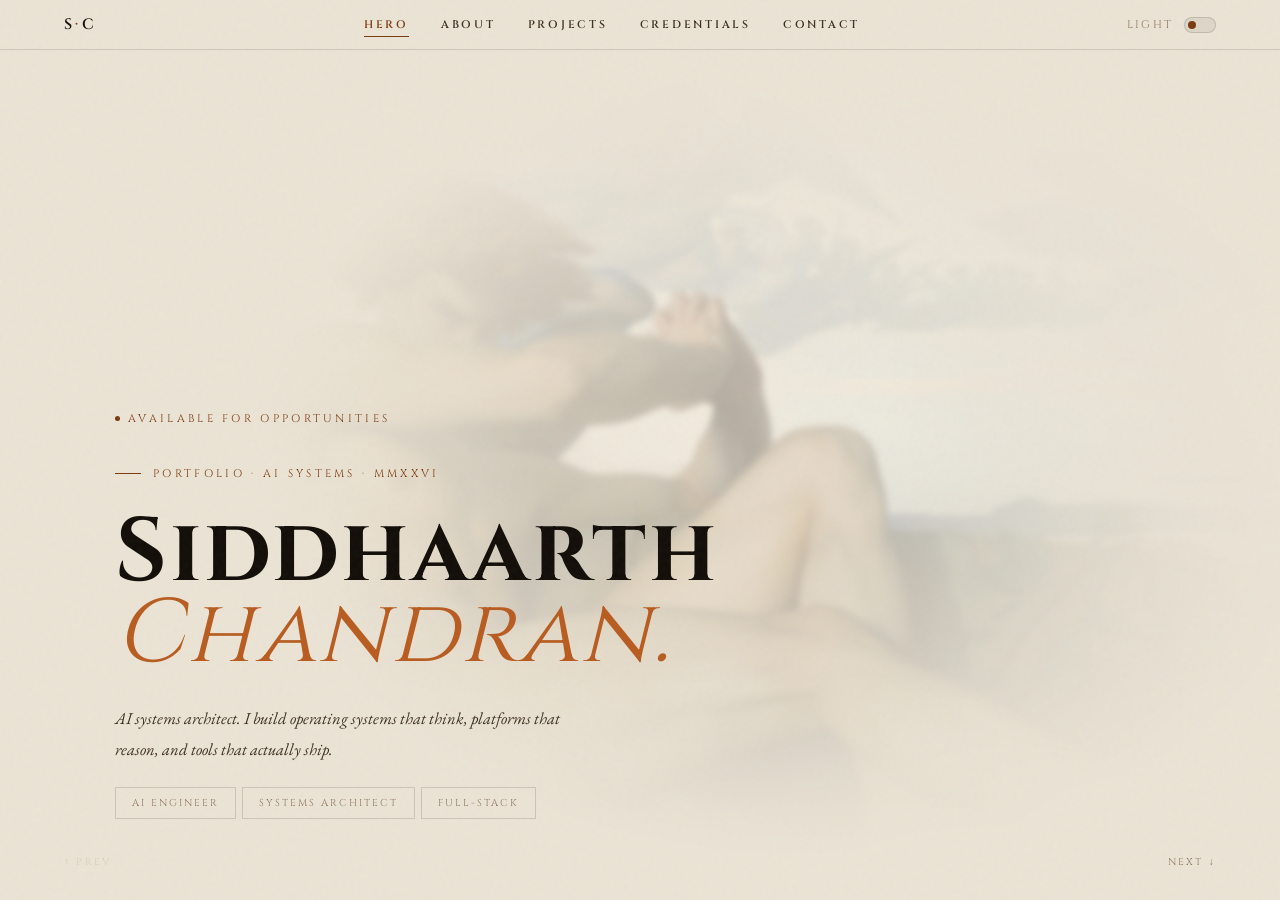
==== index.html @ 8dff0a9d "portfolio v1" ====
<!DOCTYPE html>
<html lang="en" data-mode="light">
<head>
<meta charset="UTF-8">
<meta name="viewport" content="width=device-width,initial-scale=1">
<title>Siddhaarth Chandran</title>
<link href="https://fonts.googleapis.com/css2?family=Cinzel:wght@400;600;700&family=Cormorant+Garamond:ital,wght@0,300;0,400;1,300;1,400;1,600&family=EB+Garamond:ital,wght@0,400;1,400&family=JetBrains+Mono:wght@300;400&display=swap" rel="stylesheet">
<link rel="stylesheet" href="style.css">
<link rel="stylesheet" href="https://cdn.jsdelivr.net/gh/devicons/devicon@latest/devicon.min.css">
</head>
<body>
</canvas>
<nav id="topnav">
  <div class="nbrand">S<span>·</span>C</div>
  <div class="nlinks">
    <div class="nl on">Hero</div>
    <div class="nl" onclick="goTo(2)">About</div>
    <div class="nl" onclick="goTo(8)">Projects</div>
    <div class="nl" onclick="goTo(10)">Credentials</div>
    <div class="nl" onclick="goTo(12)">Contact</div>
  </div>
  <div class="nright">
    
    <div id="tog" onclick="toggleMode()">
      <span id="tlbl">LIGHT</span>
      <div class="ttr"><div class="tth"></div></div>
    </div>
  </div>
</nav>

<div id="prog"></div>
<div class="pnbtn" id="btnprev" onclick="prev()">↑ PREV</div>
<div id="subctr"></div>
<div class="pnbtn" id="btnnext" onclick="next()">NEXT ↓</div>

<!-- OVERLAY for certs -->
<div id="ov">
  <div class="ovi">
    <div class="ovc" onclick="closeOv()">✕ CLOSE</div>
    <div class="ovn" id="ovn"></div>
    <div class="ovt" id="ovt"></div>
    <div class="ovtags" id="ovtags"></div>
    <div class="ovrule"></div>
    <div class="ovq" id="ovq"></div>
    <div class="ovd" id="ovd"></div>
    <a class="ovlnk" id="ovlnk" target="_blank">Verify ↗</a>
  </div>
</div>

<div id="stage">

<!-- ═══ S0: HERO ═══ -->
<div class="sec bot on" id="s0">
  <div class="smoke">
        <img src="images/image 1.jpg" alt=""></div>
    <div class="inner" style="max-width:860px">
    <div class="havail">Available for opportunities</div>
    <div class="slb">Portfolio · AI Systems · MMXXVI</div>
    <div class="hname">
      <span class="ln">Siddhaarth<br><em class="hem">Chandran.</em></span>
      <span class="dn">LUCIFER<br><em class="hem">// I build. You marvel.</em></span>
    </div>
    <p class="htag">AI systems architect. I build operating systems that think, platforms that reason, and tools that actually ship.</p>
    <p class="hdktag">The morning star fell so he could build what heaven would not allow.<br>Every system I make is a rebellion.</p>
    <div class="pills">
      <span class="pill">AI Engineer</span>
      <span class="pill">Systems Architect</span>
      <span class="pill">Full-Stack</span>
    </div>
  </div>
</div>

<!-- ═══ S1: ABOUT — vertical sub-scroller ═══ -->
<!-- 5 sub-pages: intro + 4 projects -->
<div class="sec" id="s1">
  <div id="s1-track">

    <!-- SUB 0: About Me -->
    <div class="subpage sub-intro" style="padding-bottom:60px">
    <div class="smoke">
      <img src="images/image 2.jpg" alt=""></div>
      <<div class="inner" style="max-width:900px;position:relative;z-index:2;padding-top:2vh">
        <div class="slb">About</div>
        <div class="ab-big">I think first.<br><em>Then I build.</em></div>
        <p class="ab-desc">AI/ML engineering student from Coimbatore, India. I don't prototype — I build things I'd actually run, maintain, and trust in production. That means real architecture decisions, real failure handling, real persistence. Not a demo. A system.</p>
        <p class="ab-desc" style="margin-top:0.8rem">The way I approach a problem: understand the domain cold before writing the first line. I've gone deep into LLM orchestration, database engineering, voice systems, browser automation, and full-stack development — not to check boxes, but because you can't architect something you don't fully understand.</p>
        <p class="ab-desc" style="margin-top:0.8rem">I hold myself to a single standard — does it still work when things go wrong? Good systems don't just handle the happy path. They degrade gracefully, recover cleanly, and don't need babysitting.</p>
        <p class="ab-desc" style="margin-top:1.4rem;font-style:italic;color:var(--accent)">That thinking shows up in every system I've built. Here's what that looks like in practice.</p>
      </div>
    </div>

    <!-- SUB 1: Projects Intro with gold flip stats -->
    <div class="subpage sub-intro">
    <div class="smoke">
      <img src="images/image 3.jpg" alt=""></div>
      <div class="inner" style="max-width:900px;position:relative;z-index:2">
        <div class="slb">The Work</div>
        <div class="ab-big">Four systems.<br><em>Built from scratch.</em></div>
        <p class="ab-desc">Each one built start-to-finish on my own. <strong>DIABLO</strong> — a local AI OS with voice, vision, and browser control. <strong>Market Intelligence Terminal</strong> — 3.7M+ rows of financial data, queryable in plain English. <strong>AI Career Copilot</strong> — resume scoring backed by your actual GitHub. <strong>AI Code Intelligence</strong> — codebase reasoning and dependency mapping.</p>
        <div class="flip-stats">
          <div class="flip-stat">
            <div class="flip-card"><div class="flip-num">7+</div></div>
            <div class="flip-label">Systems Built</div>
          </div>
          <div class="flip-stat">
            <div class="flip-card"><div class="flip-num">55+</div></div>
            <div class="flip-label">Tools Engineered</div>
          </div>
          <div class="flip-stat">
            <div class="flip-card"><div class="flip-num">14</div></div>
            <div class="flip-label">Arch Layers</div>
          </div>
          <div class="flip-stat">
            <div class="flip-card"><div class="flip-num">3.7M+</div></div>
            <div class="flip-label">Data Rows</div>
          </div>
        </div>
        <div class="trow" style="margin-top:1.8rem">
          <span class="ttag">Python</span><span class="ttag">FastAPI</span><span class="ttag">Groq LLM</span><span class="ttag">Playwright</span><span class="ttag">PostgreSQL</span><span class="ttag">Next.js</span><span class="ttag">ChromaDB</span><span class="ttag">Whisper</span><span class="ttag">TimescaleDB</span><span class="ttag">NetworkX</span><span class="ttag">SQLite</span><span class="ttag">Edge TTS</span>
        </div>
      </div>
    </div>

    <!-- SUB 1: DIABLO -->
    <div class="subpage sub-proj">
      <div class="smoke">
              <img src="images/image 3.jpg" alt=""></div>
        <div class="sp-num">I</div>
      <div class="sp-left" style="position:relative;z-index:2">
        <div class="sp-label">Project I</div>
        <div class="sp-title">DIABLO</div>
        <div class="sp-tags">
          <span class="sptag">AI OS</span><span class="sptag">Python</span><span class="sptag">Groq LLM</span>
          <span class="sptag">Playwright</span><span class="sptag">Whisper STT</span>
          <span class="sptag">Edge TTS</span><span class="sptag">SQLite</span>
        </div>
        <a class="sp-link dim" href="#">GitHub — Coming Soon</a>
        <div class="demo-frame">
          <div class="demo-corner tl"></div><div class="demo-corner tr"></div>
          <div class="demo-corner bl"></div><div class="demo-corner br"></div>
          <div class="demo-ornament top"></div><div class="demo-ornament bottom"></div>
          <img class="demo-gif" src="images/demo-diablo.gif" alt="DIABLO demo" onclick="openLightbox(\'images/demo-diablo.gif\', \'DIABLO demo\')" style="cursor:zoom-in">
        </div>
        <div class="demo-label">Live Demo · DIABLO</div>
      </div>
      <div class="sp-right" style="position:relative;z-index:2">
        <div class="sp-quote">"Wakes on command. Works without rest."</div>
        <p class="sp-desc">Built entirely from scratch as a local AI operating system. <strong>Fourteen layers, 55+ tools across 9 namespaces</strong> — wake word detection via "Hey DIABLO", screen vision through llama-4-scout, full voice I/O with Edge TTS, Playwright browser automation with a persistent Chrome profile, SQLite memory across sessions, smart VAD with silence detection, a daily rate limiter, and self-correction when a tool call fails.<br><br>Nothing calls out to a cloud API unless you point it somewhere. It runs on the machine and stays on the machine.</p>
      </div>
    </div>

    <!-- SUB 2: Market Intelligence Terminal -->
    <div class="subpage sub-proj">
      <div class="smoke">
        <img src="images/image 1.jpg" alt=""></div>
        <div class="sp-num">II</div>
      <div class="sp-left" style="position:relative;z-index:2">
        <div class="sp-label">Project II</div>
        <div class="sp-title">Market Intelligence Terminal</div>
        <div class="sp-tags">
          <span class="sptag">FinTech</span><span class="sptag">FastAPI</span>
          <span class="sptag">TimescaleDB</span><span class="sptag">PostgreSQL</span>
          <span class="sptag">Next.js 14</span><span class="sptag">Groq</span>
        </div>
        <a class="sp-link" href="https://github.com/Siddhhhh/Market_Intelligence" target="_blank">View on GitHub ↗</a>
        <div class="demo-frame">
          <div class="demo-corner tl"></div><div class="demo-corner tr"></div>
          <div class="demo-corner bl"></div><div class="demo-corner br"></div>
          <div class="demo-ornament top"></div><div class="demo-ornament bottom"></div>
          <img class="demo-gif" src="images/demo-market.gif" alt="Market Intelligence Terminal demo" onclick="openLightbox('images/demo-market.gif','Market Intelligence')" style="cursor:zoom-in">
        </div>
        <div class="demo-label">Live Demo · Market Intelligence Terminal</div>
      </div>
      <div class="sp-right" style="position:relative;z-index:2">
        <div class="sp-quote">"3.7 million rows. One question. Instant answer."</div>
        <p class="sp-desc">Full-stack financial platform with <strong>3.7M+ rows</strong> of S&amp;P 500, crypto, and macro data in TimescaleDB. Ask a question in plain English — Groq handles the translation, and the precomputed indicator pipelines return a real answer in under a second.<br><br>Dark theme. Deployed through Cloudflare Tunnel. SQLAlchemy ORM. The slow path was precomputed before you asked, which is why the fast path is actually fast.</p>
      </div>
    </div>

    <!-- SUB 3: AI Career Copilot -->
    <div class="subpage sub-proj">
      <div class="smoke">
        <img src="images/image 2.jpg" alt=""></div>
        <div class="sp-num">III</div>
      <div class="sp-left" style="position:relative;z-index:2">
        <div class="sp-label">Project III</div>
        <div class="sp-title">AI Career Copilot</div>
        <div class="sp-tags">
          <span class="sptag">AI</span><span class="sptag">NLP</span>
          <span class="sptag">Groq</span><span class="sptag">Streamlit</span>
          <span class="sptag">DistilBERT</span>
        </div>
        <a class="sp-link" href="https://github.com/Siddhhhh/ai-resume-matcher" target="_blank">View on GitHub ↗</a>
        <div class="demo-frame">
          <div class="demo-corner tl"></div><div class="demo-corner tr"></div>
          <div class="demo-corner bl"></div><div class="demo-corner br"></div>
          <div class="demo-ornament top"></div><div class="demo-ornament bottom"></div>
          <img class="demo-gif" src="images/demo-copilot.gif" alt="AI Career Copilot demo" onclick="openLightbox('images/demo-copilot.gif','Career Copilot')" style="cursor:zoom-in">
        </div>
          <div class="demo-label">Live Demo · AI Career Copilot</div>
      </div>
      <div class="sp-right" style="position:relative;z-index:2">
        <div class="sp-quote">"Understands your resume like a senior recruiter."</div>
        <p class="sp-desc">Scores resumes across <strong>four weighted dimensions</strong> — Skills (35%), Experience (30%), Keywords (20%), Education (15%). Cross-checks resume claims against your actual GitHub repos and generates role-specific interview prep with full STAR guidance.<br><br>Coding challenge engine across 6 languages with AI code review. Multi-resume ranking for recruiters. Groq API key rotation keeps throughput steady. The weighting exists because not everything on a resume matters equally.</p>
      </div>
    </div>

    <!-- SUB 4: AI Code Intelligence -->
    <div class="subpage sub-proj">
      <div class="smoke">
        <img src="images/image 3.jpg" alt=""></div>
        <div class="sp-num">IV</div>
      <div class="sp-left" style="position:relative;z-index:2">
        <div class="sp-label">Project IV</div>
        <div class="sp-title">AI Code Intelligence Engine</div>
        <div class="sp-tags">
          <span class="sptag">RAG</span><span class="sptag">ChromaDB</span>
          <span class="sptag">NetworkX</span><span class="sptag">Ollama</span>
          <span class="sptag">FastAPI</span><span class="sptag">React Flow</span>
        </div>
        <a class="sp-link" href="https://github.com/Siddhhhh/ai-code-intelligence" target="_blank">View on GitHub ↗</a>
        <div class="demo-frame">
          <div class="demo-corner tl"></div><div class="demo-corner tr"></div>
          <div class="demo-corner bl"></div><div class="demo-corner br"></div>
          <div class="demo-ornament top"></div><div class="demo-ornament bottom"></div>
          <img class="demo-gif" src="images/demo-code.gif" alt="AI Code Intelligence demo" onclick="openLightbox('images/demo-code.gif','Code Intelligence')" style="cursor:zoom-in">
        </div>
        <div class="demo-label">Live Demo · AI Code Intelligence</div>
      </div>
      <div class="sp-right" style="position:relative;z-index:2">
        <div class="sp-quote">"Reasons about code like a senior engineer would."</div>
        <p class="sp-desc"><strong>12-stage analysis pipeline for entire codebases.</strong> Semantic search using SentenceTransformers + ChromaDB. Dependency graphs via NetworkX — see exactly how every file connects to the rest. Natural language Q&amp;A over code, answered locally through Ollama/Llama3.<br><br>React Flow visualisations. Fully local inference — no external API calls. CUDA-disabled for RAM-constrained environments. Ask it what a function does, where a module is used, or how two files relate — it answers from the code itself.</p>
      </div>
    </div>

  </div><!-- /s1-track -->
</div><!-- /s1 -->

<!-- ═══ S5: PROJECTS LIST ═══ -->
<div class="sec" id="s5">
  <div class="smoke">
    <img src="images/image 1.jpg" alt=""></div>
    <div class="inner" style="max-width:860px;position:relative;z-index:2">
    <div class="slb">Work</div>
    <div class="ph">
      <div class="ptit">Selected <em>Projects</em></div>
      <div class="pcnt">IV systems</div>
    </div>
    <div class="prow" onclick="goTo(3)"><div class="pnum">I</div><div class="pnfo"><div class="pnm">DIABLO — Local AI Operating System</div><div class="ptags2"><span class="ptag2">AI OS</span><span class="ptag2">Python</span><span class="ptag2">Groq</span><span class="ptag2">Playwright</span><span class="ptag2">Whisper</span></div></div><span class="par">↗</span></div>
    <div class="prow" onclick="goTo(4)"><div class="pnum">II</div><div class="pnfo"><div class="pnm">Market Intelligence Terminal</div><div class="ptags2"><span class="ptag2">FinTech</span><span class="ptag2">FastAPI</span><span class="ptag2">TimescaleDB</span><span class="ptag2">Next.js</span></div></div><span class="par">↗</span></div>
    <div class="prow" onclick="goTo(5)"><div class="pnum">III</div><div class="pnfo"><div class="pnm">AI Career Copilot</div><div class="ptags2"><span class="ptag2">AI</span><span class="ptag2">NLP</span><span class="ptag2">Groq</span><span class="ptag2">Streamlit</span></div></div><span class="par">↗</span></div>
    <div class="prow" onclick="goTo(6)"><div class="pnum">IV</div><div class="pnfo"><div class="pnm">AI Code Intelligence Engine</div><div class="ptags2"><span class="ptag2">RAG</span><span class="ptag2">ChromaDB</span><span class="ptag2">NetworkX</span><span class="ptag2">Ollama</span></div></div><span class="par">↗</span></div>
  </div>
</div>

<!-- ═══ S6: CREDENTIALS ═══ -->
<div class="sec" id="s6">
  <div class="smoke">
    <img src="images/image 3.jpg" alt=""></div>
  <div class="inner cg" style="position:relative;z-index:2">
    <div>
      <div class="slb">Credentials</div>
      <h2 class="ch">Proof of<br><em>the work.</em></h2>
      <div class="pub" onclick="openCert(3)">
        <div class="pub-t">Study on Quantum Computing</div>
        <div class="pub-j">International Journal of Innovative Research in Science, Engineering &amp; Technology</div>
        <div class="pub-m">IJIRSET · Vol. 13, Issue 11 · November 2024</div>
      </div>
      <div style="font-family:'Cinzel',serif;font-size:8px;letter-spacing:.3em;color:var(--accent);text-transform:uppercase;margin:1.4rem 0 .5rem;display:flex;align-items:center;gap:10px"><span style="display:inline-block;width:20px;height:1px;background:var(--accent)"></span>Certifications</div>
      <div class="certs">
        <div class="cert" onclick="openCert(0)"><div class="cnum">I</div><div><div class="cname">Google Data Analytics Professional Certificate</div><div class="cby">Coursera · Google · 8 Courses</div><div class="cdate">Dec 12, 2024</div></div></div>
        <div class="cert" onclick="openCert(1)"><div class="cnum">II</div><div><div class="cname">Databases &amp; SQL for Data Science <span style="font-family:'Cinzel',serif;font-size:6px;letter-spacing:.2em;color:var(--accent);margin-left:4px">WITH HONORS</span></div><div class="cby">IBM · Coursera</div><div class="cdate">Dec 25, 2024</div></div></div>
        <div class="cert" onclick="openCert(2)"><div class="cnum">III</div><div><div class="cname">Oracle AI Autonomous Database 2025 Certified Professional</div><div class="cby">Oracle University · OCP</div><div class="cdate">Jun 24, 2025 · Valid to 2027</div></div></div>
      </div>
    </div>
    <div>
      <div class="slb">Distinctions</div>
      <div class="ach-list">
        <div class="ach">Great Art Fest — National level drawing competition participant</div>
        <div class="ach">College coding contests — consistent placements</div>
        <div class="ach">Logo &amp; menu design — Adobe Illustrator</div>
        <div class="ach">Tamil · English · Malayalam · Hindi</div>
      </div>
      <div class="nb">
        <div class="nb-l">Currently building</div>
        <div class="nb-t">DIABLO — a local AI OS that wakes on voice command, sees your screen, controls your browser, and remembers everything. Not a demo. A real system.</div>
      </div>
      <div class="nb" style="margin-top:1rem">
        <div class="nb-l">Next build</div>
        <div class="nb-t">FinPilot — an autonomous financial research agent. Give it a ticker, it reasons across filings, news, and macro data and returns a structured investment thesis. No dashboards. Just answers.</div>
      </div>
      <div class="nb" style="margin-top:1rem">
        <div class="nb-l">Theory</div>
        <div class="nb-t">Fully autonomous agent framework — multi-step task execution with memory, tool use, and self-correction. The goal is an agent that can own a workflow end to end without being babysat.</div>
      </div>
    </div>
  </div>
</div>

<div class="sec" id="s7" style="align-items:center;justify-content:center;flex-direction:column">
<div class="smoke">
    <img src="images/image 1.jpg" alt=""></div>
  <div style="width:100%;max-width:860px;position:relative;z-index:2;text-align:center">
    <div class="slb" style="justify-content:center">Contact</div>
    <div class="cbig" style="text-align:center">Let's<br><em>build something.</em></div>
    <div class="crow">
      <div class="ci" onclick="window.open('mailto:siddhuc2005@gmail.com')"><div class="cl">Email</div><div class="cv"><a href="/cdn-cgi/l/email-protection" class="__cf_email__" data-cfemail="82f1ebe6e6eaf7e1b0b2b2b7c2e5efe3ebeeace1edef">[email&#160;protected]</a></div></div>    <div class="ci" onclick="window.open('tel:+919345859385')"><div class="cl">Phone</div><div class="cv">+91 9345859385</div></div>
      <div class="ci" onclick="window.open('https://www.linkedin.com/in/siddhaarth-chandran','_blank')"><div class="cl">LinkedIn</div><div class="cv">siddhaarth-chandran</div></div>
      <div class="ci" onclick="window.open('https://github.com/Siddhhhh','_blank')"><div class="cl">GitHub</div><div class="cv">github.com/Siddhhhh</div></div>
    </div>
    <div class="cfoot" style="max-width:860px;width:100%;text-align:left">
      <span class="cfl" id="fname">© MMXXVI · Siddhaarth Chandran</span>
      <span class="cfr" id="fbuilt">Designed &amp; built from nothing</span>
    </div>
  </div>
</div>


<!-- ═══ QUOTE PAGES ═══ -->
<div class="qpage" id="qp0">
  <div class="smoke">
    <img src="https://images.unsplash.com/photo-1500530855697-b586d89ba3ee">
  </div>

  <div style="position:relative;z-index:2;text-align:center">
    <div class="qp-ref">Milton · Paradise Lost · Book I · 1667</div>
    <div class="qp-text">"Better to reign in hell,<br>than serve in heav'n."</div>
    <div class="qp-attr qp-author">— John Milton</div>
  </div>
</div>





<div class="sec" id="il1">
  <div class="smoke">
    <img src="images/fallen-angel.png" alt="">
  </div>

  <!-- STATE 0: Quote + Image -->
  <div class="il1-quote" id="il1-quote">
    <div class="il1-center-img">
      <img src="images/smoke.png" alt="The Fallen Angel">
    </div>
    <div class="il1-body">
      <div class="ilude-ref">Precision above <strong>perception</strong></div>
      <div class="ilude-q">"The world isn't ruled by luck or light — it's shaped by those who <strong>take control</strong>."</div>
      <div class="ilude-attr">— Friedrich Retzsch · The Chess Players · c.1831</div>
      <div class="il1-hint">
        <span class="il1-hint-dot"></span>
        <span class="il1-hint-text">Scroll to explore the stack</span>
      </div>
    </div>
  </div>

  <!-- STATE 1: Tech Stack Grid -->
  <div class="il1-tech" id="il1-tech">
    <div class="il1-tech-header">
      <div class="slb">The Arsenal</div>
      <div class="il1-tech-title">Tools I build with.<br><em>And why.</em></div>
    </div>
    <div class="il1-grid">

      <div class="il1-cat">
        <div class="il1-cat-label">AI · LLM</div>
        <div class="il1-card" onclick="toggleTech(this)">
          <div class="il1-card-top"><i class="il1-icon devicon-python-plain" style="color:#C8961E"></i><span class="il1-name">Groq API</span></div>
          <div class="il1-card-detail">
            <div class="il1-why"><span>Why</span> Fastest LLM inference. Used across DIABLO, Career Copilot, and Market Terminal.</div>
            <div class="il1-trade"><span>Tradeoff</span> Rate limits at scale. Key rotation needed for heavy use.</div>
          </div>
        </div>
        <div class="il1-card" onclick="toggleTech(this)">
          <div class="il1-card-top"><i class="il1-icon devicon-python-plain" style="color:#3776AB"></i><span class="il1-name">Whisper STT</span></div>
          <div class="il1-card-detail">
            <div class="il1-why"><span>Why</span> Open-source speech-to-text. Runs locally. Powers DIABLO's voice input.</div>
            <div class="il1-trade"><span>Tradeoff</span> RAM-heavy. Needs silence detection to avoid wasted inference.</div>
          </div>
        </div>
        <div class="il1-card" onclick="toggleTech(this)">
          <div class="il1-card-top"><i class="il1-icon devicon-azure-plain" style="color:#0089D6"></i><span class="il1-name">Edge TTS</span></div>
          <div class="il1-card-detail">
            <div class="il1-why"><span>Why</span> Natural voice output, free, no key needed. DIABLO's spoken replies.</div>
            <div class="il1-trade"><span>Tradeoff</span> Needs internet. Not fully offline.</div>
          </div>
        </div>
      </div>

      <div class="il1-cat">
        <div class="il1-cat-label">Database</div>
        <div class="il1-card" onclick="toggleTech(this)">
          <div class="il1-card-top"><i class="il1-icon devicon-postgresql-plain" style="color:#336791"></i><span class="il1-name">PostgreSQL</span></div>
          <div class="il1-card-detail">
            <div class="il1-why"><span>Why</span> Production-grade relational DB. Powers Market Intelligence Terminal.</div>
            <div class="il1-trade"><span>Tradeoff</span> Needs a running server. Overkill for small projects.</div>
          </div>
        </div>
        <div class="il1-card" onclick="toggleTech(this)">
          <div class="il1-card-top"><i class="il1-icon devicon-sqlite-plain" style="color:#003B57"></i><span class="il1-name">SQLite</span></div>
          <div class="il1-card-detail">
            <div class="il1-why"><span>Why</span> Zero setup, file-based. DIABLO's persistent memory lives here.</div>
            <div class="il1-trade"><span>Tradeoff</span> Not great for concurrent writes or large-scale production.</div>
          </div>
        </div>
        <div class="il1-card" onclick="toggleTech(this)">
          <div class="il1-card-top"><i class="il1-icon devicon-python-plain" style="color:#7C3AED"></i><span class="il1-name">ChromaDB</span></div>
          <div class="il1-card-detail">
            <div class="il1-why"><span>Why</span> Vector DB for semantic search. Backbone of Code Intelligence RAG.</div>
            <div class="il1-trade"><span>Tradeoff</span> In-memory by default. Persistence needs explicit setup.</div>
          </div>
        </div>
      </div>

      <div class="il1-cat">
        <div class="il1-cat-label">Backend</div>
        <div class="il1-card" onclick="toggleTech(this)">
          <div class="il1-card-top"><i class="il1-icon devicon-python-plain" style="color:#3776AB"></i><span class="il1-name">Python</span></div>
          <div class="il1-card-detail">
            <div class="il1-why"><span>Why</span> Primary language. Best ecosystem for AI, automation, and data engineering.</div>
            <div class="il1-trade"><span>Tradeoff</span> Slower than compiled languages. GIL limits true multithreading.</div>
          </div>
        </div>
        <div class="il1-card" onclick="toggleTech(this)">
          <div class="il1-card-top"><i class="il1-icon devicon-fastapi-plain" style="color:#009688"></i><span class="il1-name">FastAPI</span></div>
          <div class="il1-card-detail">
            <div class="il1-why"><span>Why</span> Fast async Python API framework. Backend for all 4 projects.</div>
            <div class="il1-trade"><span>Tradeoff</span> Less structured than Django. You define the architecture yourself.</div>
          </div>
        </div>
        <div class="il1-card" onclick="toggleTech(this)">
          <div class="il1-card-top"><i class="il1-icon devicon-playwright-plain" style="color:#2EAD33"></i><span class="il1-name">Playwright</span></div>
          <div class="il1-card-detail">
            <div class="il1-why"><span>Why</span> Full browser automation with persistent Chrome profile. DIABLO's browser control.</div>
            <div class="il1-trade"><span>Tradeoff</span> Heavy. Needs a browser process running in background.</div>
          </div>
        </div>
      </div>

      <div class="il1-cat">
        <div class="il1-cat-label">Frontend</div>
        <div class="il1-card" onclick="toggleTech(this)">
          <div class="il1-card-top"><i class="il1-icon devicon-nextjs-plain" style="color:#000000"></i><span class="il1-name">Next.js 14</span></div>
          <div class="il1-card-detail">
            <div class="il1-why"><span>Why</span> React framework with routing and API routes built in. Career Copilot and Market Terminal.</div>
            <div class="il1-trade"><span>Tradeoff</span> More overhead than plain React for simple UIs.</div>
          </div>
        </div>
        <div class="il1-card" onclick="toggleTech(this)">
          <div class="il1-card-top"><i class="il1-icon devicon-react-original" style="color:#61DAFB"></i><span class="il1-name">React</span></div>
          <div class="il1-card-detail">
            <div class="il1-why"><span>Why</span> Component-based UI. Used across all frontend projects.</div>
            <div class="il1-trade"><span>Tradeoff</span> State management can get complex at scale.</div>
          </div>
        </div>
        <div class="il1-card" onclick="toggleTech(this)">
          <div class="il1-card-top"><i class="il1-icon devicon-tailwindcss-plain" style="color:#06B6D4"></i><span class="il1-name">Tailwind CSS</span></div>
          <div class="il1-card-detail">
            <div class="il1-why"><span>Why</span> Utility-first CSS. Fast to build with, consistent design out of the box.</div>
            <div class="il1-trade"><span>Tradeoff</span> HTML gets verbose. Custom designs need extra config.</div>
          </div>
        </div>
      </div>

    </div>
    <div class="il1-skip" onclick="next()">Skip · Continue ↓</div>
  </div>

</div>

<div class="sec" id="il2">
  <div class="smoke">
    <img src="images/fallen-angel.png" alt="">
  </div>
  <div class="il1-quote" style="flex-direction:column;align-items:center;justify-content:center;text-align:center;gap:2rem">
  <div style="line-height:0;border:1px solid rgba(180,130,40,.3);box-shadow:0 0 60px rgba(0,0,0,.4);display:inline-block">
  <img src="images/image 3.jpg" alt="The Chess Players" style="width:clamp(300px,40vw,560px);height:auto;display:block">
</div>
    <div class="il1-body" style="max-width:640px;text-align:center">
      <div class="ilude-ref">Thus Spoke Zarathustra</div>
      <div class="ilude-q">"He who has a <strong>why</strong> to live can bear almost any <strong>how</strong>."</div>
      <div class="ilude-attr">— Friedrich Nietzsche</div>
    </div>
  </div>
</div>

<div class="sec" id="il3">
  <div class="smoke">
    <img src="images/fallen-angel.png" alt="">
  </div>
  <div class="il3-center">
    <div class="il3-line1">If you're still scrolling,</div>
    <div class="il3-line2">you're looking for something real.</div>
  </div>
</div>

</div><!-- /stage -->

<script src="script.js"></script>

<!-- ═══ GIF LIGHTBOX ═══ -->
<div id="gif-lightbox" onclick="closeLightbox()">
  <div class="lb-inner">
    <div class="lb-close" onclick="closeLightbox()">✕ CLOSE</div>
    <img id="lb-img" src="" alt="">
    <div id="lb-label" class="lb-label"></div>
  </div>
</div>

<script>
function openLightbox(src, label){
  var lb = document.getElementById('gif-lightbox');
  var img = document.getElementById('lb-img');
  var lbl = document.getElementById('lb-label');
  img.src = src;
  lbl.textContent = label;
  lb.classList.add('on');
  document.body.style.overflow = 'hidden';
}
function closeLightbox(){
  var lb = document.getElementById('gif-lightbox');
  lb.classList.remove('on');
  document.getElementById('lb-img').src = '';
  document.body.style.overflow = '';
}
document.addEventListener('keydown', function(e){
  if(e.key === 'Escape') closeLightbox();
});
</script>
</body>
</html>
---- style.css ----
*{margin:0;padding:0;box-sizing:border-box}
html,body{height:100%;overflow:hidden;-webkit-font-smoothing:antialiased}
body{font-family:'EB Garamond',Georgia,serif;background:var(--bg);color:var(--text);transition:background .3s,color .3s}

[data-mode="light"]{
  --bg:#EBE4D5;--text:#120D08;--text2:#3E3020;--text3:#907560;
  --accent:#7B3A10;--accent2:#B85C20;
  --line:rgba(18,13,8,.14);--line2:rgba(18,13,8,.07);
  --tag-bg:rgba(18,13,8,.06);--tag-c:#5A4030;
  --card:rgba(235,228,213,.97);
  --smoke-op:.30;--smoke-blend:multiply;
}
[data-mode="dark"]{
  --bg:#060408;--text:#EBE0D0;--text2:#C8A888;--text3:#7A5840;
  --accent:#CC1111;--accent2:#FF5540;
  --line:rgba(220,140,100,.18);--line2:rgba(220,140,100,.09);
  --tag-bg:rgba(160,40,20,.14);--tag-c:#D0A080;
  --card:rgba(8,3,3,.98);
  --smoke-op:.25;--smoke-blend:normal;
}

/* ── QUOTE PAGES ── */
.qpage{
  position:absolute;inset:0;
  display:flex;flex-direction:column;
  align-items:center;justify-content:center;
  padding:0 12vw;text-align:center;
  opacity:0;pointer-events:none;will-change:transform,opacity;
  background:var(--bg);
}
.qpage.on{opacity:1;pointer-events:all}
[data-mode="dark"] .qpage{
  background:radial-gradient(ellipse 80% 80% at 50% 50%,#0E0608 0%,#060408 100%);
}
.qp-ref{font-family:'Cinzel',serif;font-size:15px;letter-spacing:.30em;
  color:var(--accent);text-transform:uppercase;margin-bottom:2rem;
  transition:color .25s}
.qp-text{
  font-family:'Cormorant Garamond',serif;
  font-size:clamp(26px,4.2vw,64px);
  font-style:italic;font-weight:300;
  color:var(--text);line-height:1.4;
  max-width:820px;
  transition:color .25s;
}
[data-mode="dark"] .qp-text{
  color:#F0DEB8;
  text-shadow:0 0 40px rgba(220,140,60,.4),0 0 90px rgba(160,80,20,.2);
}
[data-mode="light"] .qp-text{
  color:#2A1E10;
}
.qp-attr{font-family:'Cinzel',serif;font-size:11px;letter-spacing:.22em;
  color:var(--accent);margin-top:2.5rem;transition:color .25s}
.qp-hint{font-family:'Cinzel',serif;font-size:7.5px;letter-spacing:.3em;
  color:var(--text3);margin-top:4rem;text-transform:uppercase;
  animation:hintPulse 2s infinite;transition:color .25s}
@keyframes hintPulse{0%,100%{opacity:.4}50%{opacity:1}}
.qpage .smoke{position:absolute;inset:-5%;pointer-events:none;z-index:0;
  opacity:var(--smoke-op);mix-blend-mode:var(--smoke-blend);
  filter:blur(3px) saturate(0.85);transition:opacity .25s}
.smoke img{width:100%;height:100%;object-fit:cover;max-height:100%}

/* grain */
body::before{content:'';position:fixed;inset:0;pointer-events:none;z-index:9000;opacity:.04;
  background-image:url("data:image/svg+xml,%3Csvg viewBox='0 0 200 200' xmlns='http://www.w3.org/2000/svg'%3E%3Cfilter id='n'%3E%3CfeTurbulence type='fractalNoise' baseFrequency='0.9' numOctaves='4' stitchTiles='stitch'/%3E%3C/filter%3E%3Crect width='100%25' height='100%25' filter='url(%23n)'/%3E%3C/svg%3E")}

/* ── TOP NAV ── */
#topnav{
  position:fixed;top:0;left:0;right:0;height:50px;z-index:1000;
  display:flex;align-items:center;justify-content:space-between;
  padding:0 5vw;border-bottom:1px solid var(--line);
  background:var(--bg);transition:background .25s,border-color .25s;
}
[data-mode="dark"] #topnav{background:rgba(6,4,8,.96);backdrop-filter:blur(10px)}
.nbrand{font-family:'Cinzel',serif;font-size:15px;letter-spacing:.22em;color:var(--text);font-weight:600;transition:color .25s}
.nbrand span{color:var(--accent)}
.nlinks{display:flex;gap:2rem}
.nl{font-family:'Cinzel',serif;font-size:11px;letter-spacing:.25em;color:var(--text2);font-weight:600;
  cursor:pointer;text-transform:uppercase;transition:color .3s;
  padding:4px 0;border-bottom:1px solid transparent}
.nl:hover{color:var(--accent)}
.nl.on{color:var(--accent);border-bottom-color:var(--accent)}
.nright{display:flex;align-items:center;gap:1.5rem}
#tog{display:flex;align-items:center;gap:11px;cursor:pointer;
  font-family:'Cinzel',serif;font-size:11px;letter-spacing:.2em;color:var(--text3);transition:color .25s}
#tog:hover{color:var(--text)}
.ttr{width:32px;height:16px;border:1px solid var(--line);border-radius:20px;
  position:relative;background:var(--tag-bg);transition:all .25s}
.tth{position:absolute;top:3px;left:3px;width:8px;height:8px;border-radius:50%;
  background:var(--accent);transition:transform .4s cubic-bezier(.34,1.56,.64,1),background .25s}
[data-mode="dark"] .tth{transform:translateX(16px)}

/* ── PROGRESS ── */
#prog{position:fixed;top:50px;left:0;height:1px;background:var(--accent);z-index:999;transition:background .25s}

/* ── PREV/NEXT ── */
.pnbtn{position:fixed;bottom:3.5vh;z-index:999;font-family:'Cinzel',serif;font-size:10px;
  letter-spacing:.22em;color:var(--text3);cursor:pointer;
  display:flex;align-items:center;gap:8px;transition:color .3s,opacity .3s;user-select:none}
.pnbtn:hover{color:var(--accent)}
#btnprev{left:5vw}
#btnnext{right:5vw}

/* ── SUBSECTION COUNTER (for about sub-pages) ── */
#subctr{position:fixed;bottom:3.5vh;left:50%;transform:translateX(-50%);
  font-family:'Cinzel',serif;font-size:8px;letter-spacing:.22em;color:var(--text3);
  z-index:999;transition:opacity .4s;pointer-events:none}

/* ── STAGE ── */
#stage{position:fixed;top:50px;left:0;right:0;bottom:0;overflow:hidden}

/* ── SECTIONS ── */
.sec{
  position:absolute;inset:0;
  display:flex;align-items:center;padding:0 9vw;
  opacity:0;pointer-events:none;will-change:transform,opacity;
}
.sec.on{opacity:1;pointer-events:all}
.sec.bot{align-items:flex-end;padding-bottom:9vh}

/* ── SMOKE ── */
.smoke{position:absolute;inset:-5%;pointer-events:none;z-index:0;
  opacity:var(--smoke-op);mix-blend-mode:var(--smoke-blend);
  filter:blur(3px) saturate(0.85);transition:opacity .25s}
.smoke img{width:100%;height:100%;object-fit:cover;max-height:100%}
.smoke::after{
  content:'';position:absolute;inset:0;
  background:
    radial-gradient(ellipse 55% 60% at 62% 48%,transparent 10%,var(--bg) 72%),
    linear-gradient(to right,var(--bg) 0%,transparent 40%,transparent 60%,var(--bg) 100%),
    linear-gradient(to bottom,var(--bg) 0%,transparent 28%,transparent 72%,var(--bg) 100%);
  transition:background .25s;
}

/* ── SECTION LABEL ── */
.slb{font-family:'Cinzel',serif;font-size:11px;letter-spacing:.3em;color:var(--accent);
  text-transform:uppercase;margin-bottom:2rem;display:flex;align-items:center;gap:12px;transition:color .25s}
.slb::before{content:'';width:26px;height:1px;background:var(--accent);transition:background .25s}

/* ── INNER ── */
.inner{position:relative;z-index:2;width:100%}

/* ═══════════════════ HERO ═══════════════════ */
.hname{font-family:'Cinzel',serif;font-size:clamp(40px,7vw,108px);
  font-weight:700;line-height:.9;letter-spacing:.03em;color:var(--text);
  position:relative;transition:color .25s}
.ln,.dn{display:block;transition:opacity .6s,transform .6s}
.dn{position:absolute;top:0;left:0;opacity:0;transform:translateY(12px);pointer-events:none;
  color:var(--accent);text-shadow:0 0 60px rgba(200,0,0,.7),0 0 120px rgba(100,0,0,.4)}
[data-mode="dark"] .ln{opacity:0;transform:translateY(-10px);pointer-events:none}
[data-mode="dark"] .dn{opacity:1;transform:none;pointer-events:auto;position:relative}
.hem{font-style:italic;font-weight:300;color:var(--accent2);transition:color .25s}
[data-mode="dark"] .hem{color:rgba(210,150,120,.85)}
.havail{font-family:'Cinzel',serif;font-size:11px;letter-spacing:.3em;color:var(--accent);
  text-transform:uppercase;display:flex;align-items:center;gap:8px;margin-bottom:2.5rem;transition:color .25s}
.havail::before{content:'';width:5px;height:5px;border-radius:50%;background:var(--accent);animation:blink 2.2s infinite}
@keyframes blink{0%,100%{opacity:1}50%{opacity:.1}}
.htag{font-size:clamp(14px,1.3vw,17px);color:var(--text2);line-height:1.85;font-style:italic;
  max-width:480px;margin-top:1.8rem;transition:color .25s}
.hdktag{display:none;font-family:'Cinzel',serif;font-size:clamp(9px,.85vw,11px);
  letter-spacing:.2em;color:rgba(220,90,60,.85);line-height:2.3;text-transform:uppercase;margin-top:1.8rem}
[data-mode="dark"] .htag{display:none}
[data-mode="dark"] .hdktag{display:block}
.pills{display:flex;gap:6px;flex-wrap:wrap;margin-top:1.4rem}
.pill{font-family:'Cinzel',serif;font-size:10px;letter-spacing:.2em;padding:8px 16px;
  border:1px solid var(--line);color:var(--text3);transition:all .3s;text-transform:uppercase}
.pill:hover{
  transform: translateY(-2px);
}

/* ═══════════════════ ABOUT SUB-PAGES ═══════════════════ */
/* s1 is a vertical sub-scroller — each sub-page fills the section */
#s1{overflow:hidden;display:block;padding:0}

#s1-track{
  position:absolute;top:0;left:0;right:0;
  will-change:transform;transition:transform .65s cubic-bezier(0.76,0,0.24,1);
}

.subpage{
  height:calc(100vh - 50px);
  display:flex;align-items:center;
  padding:0 9vw;
  position:relative;
}

/* intro sub */
.sub-intro{flex-direction:column;justify-content:center}
.ab-big{font-family:'Cinzel',serif;font-size:clamp(28px,4vw,58px);
  font-weight:700;line-height:1.05;color:var(--text);margin-bottom:2rem;transition:color .25s}
.ab-big em{font-style:italic;font-family:'Cormorant Garamond',serif;font-weight:300;
  color:var(--accent);display:block;font-size:1.1em}
.ab-desc{font-size:clamp(15px,1.35vw,18px);color:var(--text2);line-height:1.9;
  font-style:italic;max-width:580px;transition:color .25s}
.ab-desc strong{color:var(--text);font-style:normal;font-weight:500;transition:color .25s}
[data-mode="dark"] .ab-desc strong{color:#E8A878}
.stats{display:flex;gap:3rem;flex-wrap:wrap;margin-top:2.5rem}
.stn{font-family:'Cinzel',serif;font-size:42px;font-weight:700;color:var(--accent);line-height:1;transition:color .25s}
[data-mode="dark"] .stn{text-shadow:0 0 18px rgba(200,0,0,.5)}
.stl{font-family:'Cinzel',serif;font-size:7px;letter-spacing:.2em;color:var(--text3);text-transform:uppercase;margin-top:4px}
.trow{display:flex;flex-wrap:wrap;gap:5px;margin-top:1.4rem}
.ttag{font-family:'JetBrains Mono',monospace;font-size:8px;letter-spacing:.1em;padding:4px 9px;
  background:var(--tag-bg);color:var(--tag-c);border:1px solid var(--line2);transition:all .3s}
.ttag:hover{background:var(--accent);color:#fff;border-color:var(--accent)}

/* project sub-pages */
.sub-proj{gap:6vw}
.sp-left{flex:0 0 46%;display:flex;flex-direction:column;justify-content:flex-start;padding-top:2vh}
.sp-num{font-family:'Cinzel',serif;font-size:clamp(60px,8vw,120px);
  font-weight:700;line-height:1;color:var(--accent);opacity:.12;
  position:absolute;top:50%;left:9vw;transform:translateY(-60%);
  pointer-events:none;transition:color .25s,opacity .25s}
[data-mode="dark"] .sp-num{opacity:.08;text-shadow:0 0 40px rgba(200,0,0,.3)}
.sp-label{font-family:'Cinzel',serif;font-size:12px;letter-spacing:.3em;color:var(--accent);
  text-transform:uppercase;margin-bottom:1.2rem;display:flex;align-items:center;gap:10px;transition:color .25s}
.sp-label::before{content:'';width:20px;height:1px;background:var(--accent)}
.sp-title{font-family:'Cinzel',serif;font-size:clamp(22px,3vw,44px);font-weight:700;
  line-height:1.05;color:var(--text);margin-bottom:1.5rem;transition:color .25s}
[data-mode="dark"] .sp-title{text-shadow:0 0 30px rgba(180,0,0,.25)}
.sp-tags{display:flex;flex-wrap:wrap;gap:5px;margin-bottom:1.5rem}
.sptag{font-family:'JetBrains Mono',monospace;font-size:7.5px;letter-spacing:.08em;
  padding:3px 8px;background:var(--tag-bg);color:var(--tag-c);transition:all .25s}
.sp-desc{font-size:clamp(14px,1.2vw,16px);color:var(--text2);line-height:1.95;
  font-style:italic;margin-bottom:2rem;transition:color .25s}
.sp-desc strong{color:var(--text);font-style:normal;font-weight:500;transition:color .25s}
[data-mode="dark"] .sp-desc strong{color:#E8A878}
.sp-quote{
  border-left:2px solid var(--accent);padding-left:1.2rem;margin-bottom:2rem;
  font-family:'Cormorant Garamond',serif;font-size:clamp(16px,1.5vw,22px);
  font-style:italic;color:var(--text2);line-height:1.6;transition:color .25s,border-color .25s}
[data-mode="dark"] .sp-quote{color:#F0C878;text-shadow:0 0 14px rgba(240,160,60,.4)}
.sp-link{font-family:'Cinzel',serif;font-size:8px;letter-spacing:.25em;color:var(--accent);
  text-decoration:none;border:1px solid var(--accent);padding:8px 18px;
  display:inline-flex;align-items:center;justify-content:center;gap:8px;
  transition:all .3s;text-transform:uppercase;margin-top:1.5rem;
  align-self:flex-start}
.sp-link:hover{background:var(--accent);color:var(--bg)}
[data-mode="dark"] .sp-link:hover{box-shadow:0 0 20px rgba(180,0,0,.35)}
.sp-link.dim{opacity:.3;pointer-events:none;border-style:dashed}

/* smoke per sub-page */
.subpage .smoke{position:absolute;inset:-5%}

/* ═══════════════════ PROJECTS ═══════════════════ */
.ph{display:flex;justify-content:space-between;align-items:flex-end;
  margin-bottom:2rem;border-bottom:1px solid var(--line);padding-bottom:1.2rem;transition:border-color .25s}
.ptit{font-family:'Cinzel',serif;font-size:clamp(20px,2.5vw,32px);font-weight:600;color:var(--text);transition:color .25s}
.ptit em{font-style:italic;font-family:'Cormorant Garamond',serif;color:var(--accent);font-weight:300;font-size:1.05em}
.pcnt{font-family:'Cinzel',serif;font-size:8px;letter-spacing:.22em;color:var(--text3)}
.prow{display:grid;grid-template-columns:2.5rem 1fr auto;gap:1.5rem;align-items:center;
  padding:1rem 0;border-bottom:1px solid var(--line2);cursor:pointer;position:relative;transition:border-color .25s}
.prow::before{content:'';position:absolute;inset:0;background:var(--accent);opacity:0;transition:opacity .3s;pointer-events:none}
.prow:hover::before{opacity:.04}
[data-mode="dark"] .prow:hover::before{opacity:.09}
.prow:hover .pnum,.prow:hover .pnm{color:var(--accent)}
.prow:hover .par{transform:translate(3px,-3px);color:var(--accent)}
.pnum{font-family:'Cinzel',serif;font-size:9px;letter-spacing:.15em;color:var(--text3);transition:color .3s}
.pnfo{display:flex;flex-direction:column;gap:5px}
.pnm{font-family:'Cinzel',serif;font-size:clamp(12px,1.4vw,17px);font-weight:600;color:var(--text);transition:color .3s}
.ptags2{display:flex;gap:5px;flex-wrap:wrap}
.ptag2{font-family:'JetBrains Mono',monospace;font-size:7.5px;letter-spacing:.08em;padding:2px 7px;background:var(--tag-bg);color:var(--tag-c)}
.par{font-size:13px;color:var(--text3);transition:transform .3s,color .3s;display:inline-block;z-index:2;position:relative}

/* ═══════════════════ CREDENTIALS ═══════════════════ */
.cg{display:grid;grid-template-columns:1fr 1fr;gap:6vw;width:100%}
.ch{font-family:'Cinzel',serif;font-size:clamp(20px,2.5vw,36px);font-weight:600;
  line-height:1.1;color:var(--text);margin-bottom:1.8rem;transition:color .25s}
.ch em{font-style:italic;font-family:'Cormorant Garamond',serif;font-weight:300;
  color:var(--accent);display:block;font-size:1.12em}
.pub{padding:1.2rem 1.4rem;border:1px solid var(--accent);position:relative;
  margin-bottom:1rem;cursor:pointer;transition:background .3s}
.pub:hover{background:var(--tag-bg)}
[data-mode="dark"] .pub{box-shadow:0 0 18px rgba(160,0,0,.12)}
.pub::before{content:'PUBLICATION';position:absolute;top:.7rem;right:1rem;
  font-family:'Cinzel',serif;font-size:6px;letter-spacing:.3em;color:var(--accent)}
.pub-t{font-family:'Cinzel',serif;font-size:clamp(10px,.95vw,12.5px);font-weight:600;
  color:var(--text);line-height:1.4;margin-bottom:.4rem;transition:color .25s}
.pub-j{font-size:11px;color:var(--text2);font-style:italic;margin-bottom:.3rem;transition:color .25s}
.pub-m{font-family:'JetBrains Mono',monospace;font-size:8px;color:var(--text3)}
.certs{display:flex;flex-direction:column}
.cert{padding:.9rem 1rem;border:1px solid var(--line2);border-bottom:none;
  display:flex;align-items:flex-start;gap:.9rem;cursor:pointer;
  border-left:2px solid transparent;transition:background .3s,border-color .3s}
.cert:last-child{border-bottom:1px solid var(--line2)}
.cert:hover{background:var(--tag-bg);border-left-color:var(--accent)}
.cnum{font-family:'Cinzel',serif;font-size:8.5px;letter-spacing:.15em;color:var(--accent);flex-shrink:0;padding-top:2px}
.cname{font-family:'Cinzel',serif;font-size:clamp(9px,.88vw,11.5px);font-weight:600;color:var(--text);margin-bottom:2px;transition:color .25s}
.cby{font-size:11px;color:var(--text2);font-style:italic;transition:color .25s}
.cdate{font-family:'JetBrains Mono',monospace;font-size:7.5px;color:var(--text3);margin-top:2px}
.ach-list{display:flex;flex-direction:column;gap:.7rem;margin-top:1.2rem}
.ach{display:flex;align-items:flex-start;gap:.8rem;font-size:13.5px;
  color:var(--text2);font-style:italic;line-height:1.6;transition:color .25s}
.ach::before{content:'—';color:var(--accent);flex-shrink:0;font-style:normal}
.nb{margin-top:1.8rem;padding:1.1rem 1.3rem;border-left:2px solid var(--accent)}
.nb-l{font-family:'Cinzel',serif;font-size:7px;letter-spacing:.25em;color:var(--accent);margin-bottom:.4rem;text-transform:uppercase}
.nb-t{font-size:13.5px;color:var(--text2);font-style:italic;line-height:1.85;transition:color .25s}

/* ═══════════════════ CONTACT ═══════════════════ */
.cbig{font-family:'Cinzel',serif;font-size:clamp(36px,5.8vw,90px);font-weight:700;
  line-height:.92;color:var(--text);margin-bottom:3.5rem;transition:color .25s}
.cbig em{font-style:italic;font-family:'Cormorant Garamond',serif;font-weight:300;
  color:var(--accent);display:block;font-size:1.04em}
[data-mode="dark"] .cbig{text-shadow:0 0 80px rgba(140,0,0,.22)}
.crow{display:flex;border-top:1px solid var(--line);transition:border-color .25s;max-width:860px;width:100%}
.ci{flex:1;padding:1.5rem 1rem;border-right:1px solid var(--line);cursor:pointer;
  transition:border-color .3s,transform .25s cubic-bezier(0.34,1.56,0.64,1),background .3s;
  text-align:center}
.ci:last-child{border-right:none}
.ci:hover{transform:translateY(-7px);background:var(--tag-bg)}
.ci:hover .cv{color:var(--accent)}
.ci:hover .cl{color:var(--accent)}
.ci:active{transform:translateY(-2px) scale(0.96)}
.cl{font-family:'Cinzel',serif;font-size:7px;letter-spacing:.3em;color:var(--text3);
  text-transform:uppercase;margin-bottom:7px;transition:color .25s}
.cv{font-size:14px;color:var(--text);font-style:italic;transition:color .3s}
.cfoot{display:flex;justify-content:space-between;border-top:1px solid var(--line);
  padding-top:1.3rem;margin-top:1.3rem;transition:border-color .25s}
.cfl,.cfr{font-family:'Cinzel',serif;font-size:7.5px;letter-spacing:.15em;color:var(--text3)}

/* ═══════════════════ OVERLAY ═══════════════════ */
#ov{position:fixed;inset:0;z-index:2000;background:var(--bg);
  opacity:0;visibility:hidden;pointer-events:none;transition:opacity .4s,visibility .4s;
  display:flex;align-items:center;justify-content:center}
#ov.on{opacity:1;visibility:visible;pointer-events:all}
.ovi{position:relative;max-width:640px;width:90%;padding:2.8rem;background:var(--card);border:1px solid var(--line)}
[data-mode="dark"] .ovi{box-shadow:0 0 60px rgba(140,0,0,.2)}
.ovc{position:absolute;top:1.5rem;right:1.8rem;font-family:'Cinzel',serif;
  font-size:8px;letter-spacing:.2em;color:var(--text3);cursor:pointer;transition:color .3s}
.ovc:hover{color:var(--accent)}
.ovn{font-family:'Cinzel',serif;font-size:8px;letter-spacing:.22em;color:var(--accent);margin-bottom:.7rem}
.ovt{font-family:'Cinzel',serif;font-size:clamp(16px,1.9vw,24px);font-weight:600;
  color:var(--text);line-height:1.1;margin-bottom:.9rem;transition:color .25s}
[data-mode="dark"] .ovt{color:var(--accent2);text-shadow:0 0 25px rgba(220,0,0,.5)}
.ovtags{display:flex;flex-wrap:wrap;gap:5px;margin-bottom:.9rem}
.ovtag{font-family:'JetBrains Mono',monospace;font-size:8px;padding:3px 8px;background:var(--tag-bg);color:var(--tag-c)}
.ovrule{width:100%;height:1px;background:var(--line);margin:1rem 0}
.ovq{font-family:'Cinzel',serif;font-size:8px;letter-spacing:.18em;color:var(--accent);margin-bottom:.9rem;text-transform:uppercase}
.ovd{font-size:14px;color:var(--text2);line-height:1.9;font-style:italic;margin-bottom:1.6rem}
.ovlnk{font-family:'Cinzel',serif;font-size:8px;letter-spacing:.2em;color:var(--accent);
  text-decoration:none;border-bottom:1px solid var(--accent);padding-bottom:2px;transition:color .3s}
.ovlnk:hover{color:var(--accent2);border-color:var(--accent2)}

/* Image size control */
.subpage img:not(.smoke img) {
  max-width: 300px;
  height: auto;
}
.sec img:not(.smoke img) {
  max-width: 300px;
  height: auto;
}

h1, h2 { font-weight: 700; }
.ab-big { font-weight: 700; }
.hname { font-weight: 700; }
.sp-title { font-weight: 700; }
.ch { font-weight: 700; }
.cbig { font-weight: 700; }

/* Right panel */
.panel-outer{position:absolute;right:5%;top:50%;transform:translateY(-50%);
  display:flex;flex-direction:column;align-items:center;gap:.6rem;z-index:5;pointer-events:none}
.panel-title{font-family:'Cinzel',serif;font-size:7.5px;letter-spacing:.35em;
  color:var(--accent);text-transform:uppercase;text-align:center}
.right-panel{width:240px;height:340px;border:1px solid rgba(123,58,16,.35);overflow:hidden}
[data-mode=dark] .right-panel{border-color:rgba(204,17,17,.35);box-shadow:0 0 24px rgba(180,0,0,.1)}
.panel-img{width:100%;height:100%}
.panel-img img{width:100%;height:100%;object-fit:cover;object-position:center;display:block}

/* ── QPAGE BACKGROUND FIX ── */
.qpage .smoke {
  position: absolute;
  inset: 0;
  opacity: 0.35;
  mix-blend-mode: normal; /* IMPORTANT */
  z-index: 1;
}

.qpage .smoke img {
  width: 100%;
  height: 100%;
  object-fit: cover;
}

.qp-text, .qp-ref, .qp-attr {
  position: relative;
  z-index: 2;
}
.panel-title {
  font-weight: 700;
  letter-spacing: 1.5px;
  text-transform: uppercase;
}
[data-mode="dark"] .panel-title {
  color: #f5d061;
}

/* ── FLIP STATS ── */
@keyframes flipFall {
  0%   { transform: rotateX(-90deg) translateY(-30px); opacity: 0; }
  60%  { transform: rotateX(8deg) translateY(2px); opacity: 1; }
  80%  { transform: rotateX(-4deg) translateY(-1px); }
  100% { transform: rotateX(0deg) translateY(0); opacity: 1; }
}
.flip-stats {
  display: flex;
  gap: 1.8rem;
  margin-top: 2rem;
  flex-wrap: wrap;
  perspective: 600px;
}
.flip-stat {
  display: flex;
  flex-direction: column;
  align-items: center;
  gap: 0.6rem;
}
.flip-card {
  background: linear-gradient(160deg, #2A1A08 0%, #1A0F04 100%);
  border: 1px solid rgba(180,130,40,.45);
  box-shadow: 0 2px 18px rgba(160,100,10,.18), inset 0 1px 0 rgba(220,170,60,.12);
  padding: 0.7rem 1.2rem;
  position: relative;
  min-width: 80px;
  text-align: center;
  transform-origin: top center;
  animation: flipFall .6s cubic-bezier(0.22,1,0.36,1) both;
}
.flip-stat:nth-child(1) .flip-card { animation-delay: .1s; }
.flip-stat:nth-child(2) .flip-card { animation-delay: .22s; }
.flip-stat:nth-child(3) .flip-card { animation-delay: .34s; }
.flip-stat:nth-child(4) .flip-card { animation-delay: .46s; }
.flip-card::after {
  content: '';
  position: absolute;
  left: 0; right: 0;
  top: 50%;
  height: 1px;
  background: rgba(180,130,40,.3);
}
.flip-num {
  font-family: 'Cinzel', serif;
  font-size: clamp(22px, 2.8vw, 36px);
  font-weight: 700;
  color: #D4A830;
  text-shadow: 0 0 18px rgba(212,168,48,.5);
  line-height: 1;
}
.flip-label {
  font-family: 'Cinzel', serif;
  font-size: 7px;
  letter-spacing: .28em;
  color: #8A6820;
  text-transform: uppercase;
}
[data-mode="light"] .flip-card {
  background: linear-gradient(160deg, #F5ECD8 0%, #EDE0C4 100%);
  border-color: rgba(140,90,20,.35);
  box-shadow: 0 2px 14px rgba(120,80,10,.1), inset 0 1px 0 rgba(220,170,60,.15);
}
[data-mode="light"] .flip-num {
  color: #8B5E10;
  text-shadow: none;
}
[data-mode="light"] .flip-label {
  color: #A07030;
}

/* ── CONTENT FADE-IN ON SECTION LAND ── */
@keyframes contentFadeUp {
  from { opacity: 0; transform: translateY(14px); }
  to   { opacity: 1; transform: translateY(0); }
}
.content-in .inner,
.content-in .ilude-body,
.content-in .qp-text,
.content-in .qp-ref,
.content-in .qp-attr {
  animation: contentFadeUp .55s cubic-bezier(0.4,0,0.2,1) both;
  animation-delay: .18s;
}

/* ── DARK MODE TYPOGRAPHY ── */
[data-mode="dark"] .ab-desc,
[data-mode="dark"] .sp-desc,
[data-mode="dark"] .nb-t,
[data-mode="dark"] .ach,
[data-mode="dark"] .ovd,
[data-mode="dark"] .pub-j,
[data-mode="dark"] .cv,
[data-mode="dark"] .cby,
[data-mode="dark"] .cdate {
  color: #E8D5B8;
  font-weight: 400;
}
[data-mode="dark"] .htag {
  display: none;
}
[data-mode="dark"] .ab-big,
[data-mode="dark"] .sp-title,
[data-mode="dark"] .cbig,
[data-mode="dark"] .ch,
[data-mode="dark"] .pnm {
  color: #F2E8D8;
}
[data-mode="dark"] .sp-quote {
  color: #D4A870;
  font-weight: 600;
  font-size: clamp(16px,1.6vw,22px);
}
[data-mode="dark"] .sp-desc strong,
[data-mode="dark"] .ab-desc strong {
  color: #F0C878;
  font-style: normal;
}
[data-mode="dark"] .pub-t,
[data-mode="dark"] .cname {
  color: #F2E8D8;
}
[data-mode="dark"] .cl {
  color: #C8A878;
}
[data-mode="dark"] .text,
[data-mode="dark"] .slb {
  color: var(--accent);
}

[data-mode="dark"] .pill {
  border-color: rgba(220,140,100,.35);
  color: #C8A888;
}
[data-mode="dark"] .pill:hover {
  border-color: var(--accent);
  color: var(--accent);
}
[data-mode="dark"] .flip-label {
  color: #B09040;
  font-size: 8px;
}
[data-mode="dark"] .ab-desc,
[data-mode="dark"] .sp-desc {
  font-size: clamp(15px,1.35vw,18px);
}
[data-mode="dark"] .cfl,
[data-mode="dark"] .cfr {
  color: #C8A878;
}
[data-mode="dark"] .ch,
[data-mode="dark"] .pub-t {
  color: #F2E8D8;
  font-weight: 700;
}
[data-mode="dark"] .ach {
  color: #E8D5B8;
  font-size: 15px;
}
[data-mode="dark"] .nb-t {
  color: #E8D5B8;
  font-size: 15px;
}
[data-mode="dark"] .pub-j {
  color: #D4B896;
  font-size: 14px;
}
[data-mode="dark"] .pub-m {
  color: #A07848;
}
[data-mode="dark"] .cnum {
  color: var(--accent);
}
[data-mode="dark"] .cname {
  color: #F2E8D8;
  font-size: 12px;
}
[data-mode="dark"] .cby {
  color: #C8A878;
  font-size: 13px;
}
[data-mode="dark"] .nb-l {
  color: var(--accent);
  letter-spacing: .3em;
}
.sub-proj { align-items: center; }
.sp-left { padding-top: 0; margin-top: -15vh; }
/* ── DEMO GIF FRAMES ── */
.demo-frame {
  position: relative;
  margin-top: 1.8rem;
  display: inline-block;
  background: #0A0604;
  padding: 10px;
  width: fit-content;
  line-height: 0;
  border: 1px solid rgba(200,150,30,.5);
  box-shadow: 0 0 20px rgba(200,150,20,.2), inset 0 0 10px rgba(200,150,20,.05);
}

.demo-gif {
  width: 460px; height: auto; display: block; 
}
.demo-label {
  font-family: 'Cinzel', serif;
  font-size: 7px;
  letter-spacing: .3em;
  color: #8A6820;
  text-transform: uppercase;
  text-align: center;
  padding: 6px 0 2px;
}
.demo-corner {
  position: absolute;
  width: 22px;
  height: 22px;
  z-index: 2;
}
.demo-corner::before {
  content: '';
  position: absolute;
  width: 100%; height: 2px;
  top: -1px; left: -1px;
  background: linear-gradient(90deg, #C8961E, #F0C84A, #C8961E);
}
.demo-corner::after {
  content: '';
  position: absolute;
  width: 2px; height: 100%;
  top: -1px; left: -1px;
  background: linear-gradient(180deg, #C8961E, #F0C84A, #C8961E);
}
.demo-corner.tr { top: 0; right: 0; transform: scaleX(-1); }
.demo-corner.bl { bottom: 0; left: 0; transform: scaleY(-1); }
.demo-corner.br { bottom: 0; right: 0; transform: scale(-1); }
.demo-corner.tl { top: 0; left: 0; }
.demo-ornament {
  position: absolute;
  left: 50%;
  transform: translateX(-50%);
  width: 40px; height: 2px;
  background: linear-gradient(90deg, transparent, #C8961E, #F0C84A, #C8961E, transparent);
  z-index: 2;
}
.demo-ornament.top { top: -1px; }
.demo-ornament.bottom { bottom: -1px; }
[data-mode="light"] .demo-frame {
  background: #F0E8D0;
  border-color: rgba(140,90,20,.35);
}
[data-mode="light"] .demo-label { color: #A07030; }
#s1-track { overflow: hidden; }
.subpage { overflow: hidden; }
.demo-label {
  margin-top: 0.5rem;
  padding: 0;
}
.demo-label { display: block; text-align: center; width: 320px; margin-left: 0; }
.demo-frame { margin-top: 1.8rem; }
.sp-num {
  position: absolute;
  top: 8vh;
  right: 9vw;
  left: auto;
  transform: none;
  opacity: .06;
}
/* ═══════════════════ IL1 TECH STACK ═══════════════════ */
#il1 { overflow: hidden; }

/* Quote state */
.il1-quote {
  position: absolute;
  inset: 0;
  display: flex;
  align-items: center;
  justify-content: center;
  gap: 6vw;
  padding: 0 9vw;
  z-index: 2;
  transition: opacity .5s, transform .5s;
}
.il1-center-img {
  flex: 0 0 auto;
  display: inline-block;
  border: 1px solid rgba(180,130,40,.3);
  overflow: hidden;
  box-shadow: 0 0 60px rgba(0,0,0,.4);
  line-height: 0;
}
.il1-center-img img {
  width: clamp(220px, 26vw, 380px);
  height: auto;
  display: block;
}
.il1-body {
  max-width: 480px;
  position: relative;
  z-index: 2;
}
.ilude-ref {
  font-family: 'Cinzel', serif;
  font-size: 8px;
  letter-spacing: .3em;
  color: var(--accent);
  text-transform: uppercase;
  margin-bottom: 1.2rem;
}
.ilude-q {
  font-family: 'Cormorant Garamond', serif;
  font-size: clamp(28px, 3.2vw, 48px);
  font-style: italic;
  font-weight: 300;
  color: var(--text);
  line-height: 1.5;
  margin-bottom: 1rem;
}
[data-mode="dark"] .ilude-q { color: #F0DEB8; text-shadow: 0 0 30px rgba(220,140,60,.3); }
.ilude-attr {
  font-family: 'Cinzel', serif;
  font-size: 7.5px;
  letter-spacing: .2em;
  color: var(--text3);
}
.il1-hint {
  display: flex;
  align-items: center;
  gap: 8px;
  margin-top: 2rem;
}
.il1-hint-dot {
  width: 6px;
  height: 6px;
  border-radius: 50%;
  background: var(--accent);
  animation: blink 2s infinite;
}
.il1-hint-text {
  font-family: 'Cinzel', serif;
  font-size: 7px;
  letter-spacing: .25em;
  color: var(--text3);
  text-transform: uppercase;
}

/* Tech state */
.il1-tech {
  position: absolute;
  inset: 0;
  padding: 4vh 9vw 6vh;
  z-index: 2;
  opacity: 0;
  pointer-events: none;
  transform: translateY(40px);
  overflow-y: auto;
  display: flex;
  flex-direction: column;
}
.il1-tech-header { margin-bottom: 2rem; margin-top: 6vh; }
.il1-tech-title {
  font-family: 'Cinzel', serif;
  font-size: clamp(20px, 2.5vw, 36px);
  font-weight: 700;
  color: var(--text);
  line-height: 1.1;
}
.il1-tech-title em {
  font-style: italic;
  font-family: 'Cormorant Garamond', serif;
  color: var(--accent);
  font-weight: 300;
  font-size: 1.1em;
  display: block;
}
.il1-grid {
  display: grid;
  grid-template-columns: repeat(4, 1fr);
  gap: 1.2rem;
  flex: 1;
}
.il1-cat { display: flex; flex-direction: column; gap: .5rem; }
.il1-cat-label {
  font-family: 'Cinzel', serif;
  font-size: 7px;
  letter-spacing: .3em;
  color: var(--accent);
  text-transform: uppercase;
  margin-bottom: .3rem;
  padding-bottom: .4rem;
  border-bottom: 1px solid var(--line);
}
.il1-card {
  border: 1px solid var(--line2);
  padding: .6rem .8rem;
  cursor: pointer;
  transition: border-color .3s, background .3s;
  background: var(--card);
}
.il1-card:hover { border-color: var(--accent); }
.il1-card.open { border-color: var(--accent); background: var(--tag-bg); }
[data-mode="dark"] .il1-card { background: rgba(8,3,3,.6); }
[data-mode="dark"] .il1-card.open { background: rgba(120,20,10,.15); }
.il1-card-top {
  display: flex;
  align-items: center;
  gap: .5rem;
}
.il1-icon { font-size: 14px; }
.il1-name {
  font-family: 'Cinzel', serif;
  font-size: 9px;
  font-weight: 600;
  letter-spacing: .1em;
  color: var(--text);
}
.il1-card-detail {
  max-height: 0;
  overflow: hidden;
  opacity: 0;
  transition: max-height .4s cubic-bezier(0.4,0,0.2,1), opacity .3s;
  margin-top: 0;
}
.il1-card.open .il1-card-detail { margin-top: .6rem; }
.il1-why, .il1-trade {
  font-size: 11px;
  color: var(--text2);
  font-style: italic;
  line-height: 1.6;
  margin-bottom: .3rem;
}
.il1-why span, .il1-trade span {
  font-family: 'Cinzel', serif;
  font-size: 7px;
  letter-spacing: .2em;
  color: var(--accent);
  font-style: normal;
  display: block;
  margin-bottom: 2px;
}
[data-mode="dark"] .il1-why, [data-mode="dark"] .il1-trade { color: #C8A888; }
.il1-skip {
  font-family: 'Cinzel', serif;
  font-size: 7.5px;
  letter-spacing: .25em;
  color: var(--text3);
  text-transform: uppercase;
  cursor: pointer;
  margin-top: 1rem;
  align-self: flex-end;
  transition: color .3s;
}
.il1-skip:hover { color: var(--accent); }
.ilude-ref { font-size: 15px; letter-spacing: .25em; }
.ilude-attr { font-size: 15px; letter-spacing: .18em; }
.il1-hint-text { font-size: 11px; }
.il1-tech { overflow-y: auto; padding-top: 0; }
.il1-tech-header { margin-bottom: 1.8rem; margin-top: 10vh; }
.il1-grid { flex: 0; align-content: start; overflow: visible; }
.il1-cat { overflow: visible; }
.il1-card { padding: .7rem 1rem; overflow: visible; }
.il1-card.open { z-index: 10; position: relative; }
.il1-card-detail { overflow: hidden; }
.il1-card.open .il1-card-detail { overflow: visible !important; max-height: 500px !important; }
.il1-cat-label { font-size: 9px; }
.il1-card, .il1-card.open, .il1-cat, .il1-grid { overflow: visible !important; }
.il1-card-detail { overflow: hidden; }
.il1-card.open .il1-card-detail { overflow: visible !important; max-height: 500px !important; }
.il1-icon { font-size: 24px; width: 28px; display: inline-flex; align-items: center; justify-content: center; }

/* ═══════════════════ IL3 ═══════════════════ */
.il3-center {
  position: relative;
  z-index: 2;
  text-align: center;
  width: 100%;
}
.il3-line1 {
  font-family: 'Cormorant Garamond', serif;
  font-size: clamp(22px, 3vw, 44px);
  font-style: italic;
  font-weight: 300;
  color: var(--text2);
  line-height: 1.4;
  margin-bottom: .6rem;
  transition: color .25s;
}
.il3-line2 {
  font-family: 'Cinzel', serif;
  font-size: clamp(18px, 2.5vw, 36px);
  font-weight: 700;
  color: var(--text);
  letter-spacing: .04em;
  transition: color .25s;
}
[data-mode="dark"] .il3-line1 { color: #C8A888; }
[data-mode="dark"] .il3-line2 { color: #F2E8D8; }
#il3 .il3-center { z-index: 10; position: relative; }
#il3 { display: flex; align-items: center; justify-content: center; }
#il3 .smoke::after { display: none; }
#il3 .il3-center { position: relative; z-index: 10; }
#il3 .smoke::after { background: none !important; }
#il3 .il3-center { position: relative; z-index: 100; pointer-events: none; }
#il3 .il3-line1, #il3 .il3-line2 { color: #3E3020 !important; }
[data-mode="dark"] #il3 .il3-line1, [data-mode="dark"] #il3 .il3-line2 { color: #F2E8D8 !important; }
#il3 > .smoke { display: none; }
#il3 .il3-center { 
  position: absolute; 
  inset: 0; 
  display: flex; 
  flex-direction: column;
  align-items: center; 
  justify-content: center;
  z-index: 100;
}
#il3 .il3-line1 { 
  font-family: 'Cormorant Garamond', serif;
  font-size: clamp(22px, 3vw, 44px);
  font-style: italic;
  font-weight: 700;
  color: #3E3020;
}
#il3 .il3-line2 { 
  font-family: 'Cinzel', serif;
  font-size: clamp(18px, 2.5vw, 36px);
  font-weight: 700;
  color: #120D08;
}
[data-mode="dark"] #il3 .il3-line1 { color: #C8A888; }
[data-mode="dark"] #il3 .il3-line2 { color: #F2E8D8; }
[data-mode="light"] *, [data-mode="dark"] * {
  transition-duration: .90s !important;
}
body, #topnav, .sec, .qpage, #il1, #il2, #il3 {
  will-change: background-color, color;
}
.qp-author { font-size: 17px; }
.smoke img[src*="image 1"] { object-position: 100% 25%; object-fit: contain; }
.smoke img[src*="image 3"] { object-position: 70% 25%; object-fit: contain; }
.smoke img[src*="image 2"] { object-position: 10% 25%; object-fit: fit; }
#s6 .smoke img { object-fit: cover; object-position: 50% 50%; }
#s7 .smoke img[src*="image 1"] { object-position: 50% 40%; object-fit: contain; }
/* ═══════════════════ GIF LIGHTBOX ═══════════════════ */
#gif-lightbox {
  position: fixed;
  inset: 0;
  z-index: 5000;
  background: rgba(0,0,0,.92);
  display: flex;
  align-items: center;
  justify-content: center;
  opacity: 0;
  pointer-events: none;
  transition: opacity .3s;
}
#gif-lightbox.on {
  opacity: 1;
  pointer-events: all;
}
.lb-inner {
  position: relative;
  max-width: 90vw;
  max-height: 90vh;
  display: flex;
  flex-direction: column;
  align-items: center;
  gap: 1rem;
}
.lb-close {
  position: absolute;
  top: -2.5rem;
  right: 0;
  font-family: 'Cinzel', serif;
  font-size: 10px;
  letter-spacing: .2em;
  color: #C8A878;
  cursor: pointer;
  transition: color .2s;
}
.lb-close:hover { color: #fff; }
#lb-img {
  max-width: 90vw;
  max-height: 80vh;
  width: auto;
  height: auto;
  display: block;
  border: 1px solid rgba(200,150,30,.4);
  box-shadow: 0 0 60px rgba(200,150,20,.2);
}
.lb-label {
  font-family: 'Cinzel', serif;
  font-size: 9px;
  letter-spacing: .28em;
  color: #8A6820;
  text-transform: uppercase;
}
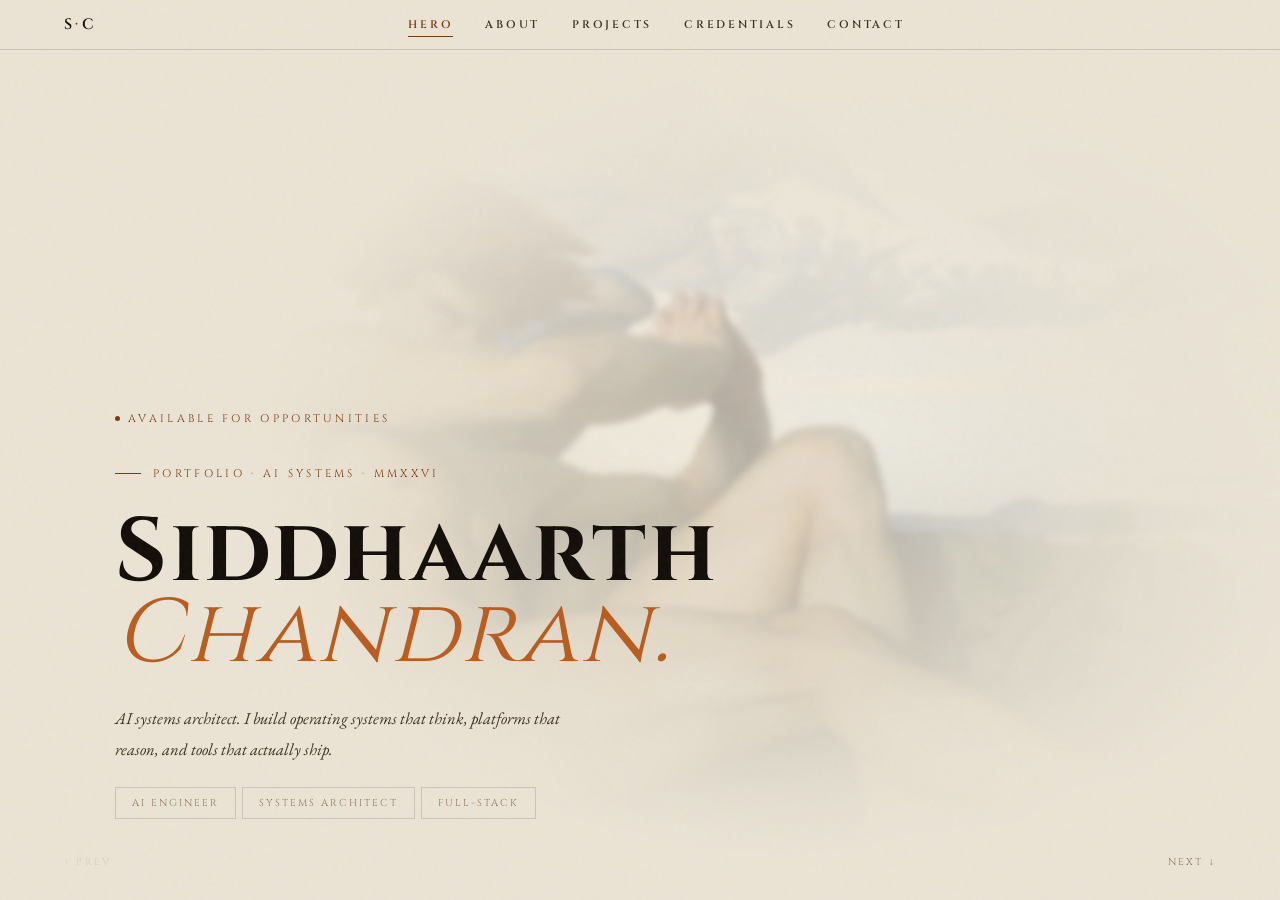
==== commit b6916e75: "Update website" ====
--- a/index.html
+++ b/index.html
@@ -1,6 +1,12 @@
 <!DOCTYPE html>
 <html lang="en" data-mode="light">
 <head>
+<script>
+if(/Android|iPhone|iPad|iPod|BlackBerry|IEMobile|Opera Mini/i.test(navigator.userAgent)
+   || window.innerWidth <= 768){
+  window.location.replace('mobile.html');
+}
+</script>
 <meta charset="UTF-8">
 <meta name="viewport" content="width=device-width,initial-scale=1">
 <title>Siddhaarth Chandran</title>
@@ -20,11 +26,6 @@
     <div class="nl" onclick="goTo(12)">Contact</div>
   </div>
   <div class="nright">
-    
-    <div id="tog" onclick="toggleMode()">
-      <span id="tlbl">LIGHT</span>
-      <div class="ttr"><div class="tth"></div></div>
-    </div>
   </div>
 </nav>
 
@@ -139,7 +140,7 @@
           <div class="demo-corner tl"></div><div class="demo-corner tr"></div>
           <div class="demo-corner bl"></div><div class="demo-corner br"></div>
           <div class="demo-ornament top"></div><div class="demo-ornament bottom"></div>
-          <img class="demo-gif" src="images/demo-diablo.gif" alt="DIABLO demo" onclick="openLightbox(\'images/demo-diablo.gif\', \'DIABLO demo\')" style="cursor:zoom-in">
+          <video class="demo-gif" src="images/demo-diablo.mp4" autoplay loop muted playsinline onclick="openLightboxVideo('images/demo-diablo.mp4','DIABLO demo')" style="cursor:zoom-in"></video>
         </div>
         <div class="demo-label">Live Demo · DIABLO</div>
       </div>
@@ -167,7 +168,7 @@
           <div class="demo-corner tl"></div><div class="demo-corner tr"></div>
           <div class="demo-corner bl"></div><div class="demo-corner br"></div>
           <div class="demo-ornament top"></div><div class="demo-ornament bottom"></div>
-          <img class="demo-gif" src="images/demo-market.gif" alt="Market Intelligence Terminal demo" onclick="openLightbox('images/demo-market.gif','Market Intelligence')" style="cursor:zoom-in">
+          <video class="demo-gif" src="images/demo-market.mp4" autoplay loop muted playsinline onclick="openLightboxVideo('images/demo-market.mp4','Market Intelligence Terminal demo')" style="cursor:zoom-in"></video>
         </div>
         <div class="demo-label">Live Demo · Market Intelligence Terminal</div>
       </div>
@@ -195,7 +196,7 @@
           <div class="demo-corner tl"></div><div class="demo-corner tr"></div>
           <div class="demo-corner bl"></div><div class="demo-corner br"></div>
           <div class="demo-ornament top"></div><div class="demo-ornament bottom"></div>
-          <img class="demo-gif" src="images/demo-copilot.gif" alt="AI Career Copilot demo" onclick="openLightbox('images/demo-copilot.gif','Career Copilot')" style="cursor:zoom-in">
+          <video class="demo-gif" src="images/demo-copilot.mp4" autoplay loop muted playsinline onclick="openLightboxVideo('images/demo-copilot.mp4','AI Career Copilot demo')" style="cursor:zoom-in"></video>
         </div>
           <div class="demo-label">Live Demo · AI Career Copilot</div>
       </div>
@@ -223,7 +224,7 @@
           <div class="demo-corner tl"></div><div class="demo-corner tr"></div>
           <div class="demo-corner bl"></div><div class="demo-corner br"></div>
           <div class="demo-ornament top"></div><div class="demo-ornament bottom"></div>
-          <img class="demo-gif" src="images/demo-code.gif" alt="AI Code Intelligence demo" onclick="openLightbox('images/demo-code.gif','Code Intelligence')" style="cursor:zoom-in">
+          <video class="demo-gif" src="images/demo-code.mp4" autoplay loop muted playsinline onclick="openLightboxVideo('images/demo-code.mp4','AI Code Intelligence demo')" style="cursor:zoom-in"></video>
         </div>
         <div class="demo-label">Live Demo · AI Code Intelligence</div>
       </div>
@@ -304,7 +305,7 @@
     <div class="slb" style="justify-content:center">Contact</div>
     <div class="cbig" style="text-align:center">Let's<br><em>build something.</em></div>
     <div class="crow">
-      <div class="ci" onclick="window.open('mailto:siddhuc2005@gmail.com')"><div class="cl">Email</div><div class="cv"><a href="/cdn-cgi/l/email-protection" class="__cf_email__" data-cfemail="82f1ebe6e6eaf7e1b0b2b2b7c2e5efe3ebeeace1edef">[email&#160;protected]</a></div></div>    <div class="ci" onclick="window.open('tel:+919345859385')"><div class="cl">Phone</div><div class="cv">+91 9345859385</div></div>
+      <div class="ci" onclick="window.open('mailto:siddhuc2005@gmail.com')"><div class="cl">Email</div><div class="cv">siddhuc2005@gmail.com</div></div>   <div class="ci" onclick="window.open('tel:+919345859385')"><div class="cl">Phone</div><div class="cv">+91 9345859385</div></div>
       <div class="ci" onclick="window.open('https://www.linkedin.com/in/siddhaarth-chandran','_blank')"><div class="cl">LinkedIn</div><div class="cv">siddhaarth-chandran</div></div>
       <div class="ci" onclick="window.open('https://github.com/Siddhhhh','_blank')"><div class="cl">GitHub</div><div class="cv">github.com/Siddhhhh</div></div>
     </div>
@@ -508,19 +509,33 @@
 </div>
 
 <script>
-function openLightbox(src, label){
+function openLightboxVideo(src, label){
   var lb = document.getElementById('gif-lightbox');
-  var img = document.getElementById('lb-img');
-  var lbl = document.getElementById('lb-label');
-  img.src = src;
-  lbl.textContent = label;
+  var inner = lb.querySelector('.lb-inner');
+  // Remove old media
+  var old = inner.querySelector('#lb-img');
+  if(old) old.remove();
+  // Create video
+  var vid = document.createElement('video');
+  vid.id = 'lb-img';
+  vid.src = src;
+  vid.autoplay = true;
+  vid.loop = true;
+  vid.muted = true;
+  vid.setAttribute('playsinline','');
+  inner.insertBefore(vid, inner.querySelector('.lb-label'));
+  document.getElementById('lb-label').textContent = label;
   lb.classList.add('on');
   document.body.style.overflow = 'hidden';
+}
+function openLightbox(src, label){
+  openLightboxVideo(src, label);
 }
 function closeLightbox(){
   var lb = document.getElementById('gif-lightbox');
   lb.classList.remove('on');
-  document.getElementById('lb-img').src = '';
+  var vid = document.getElementById('lb-img');
+  if(vid){ vid.pause(); vid.src = ''; }
   document.body.style.overflow = '';
 }
 document.addEventListener('keydown', function(e){
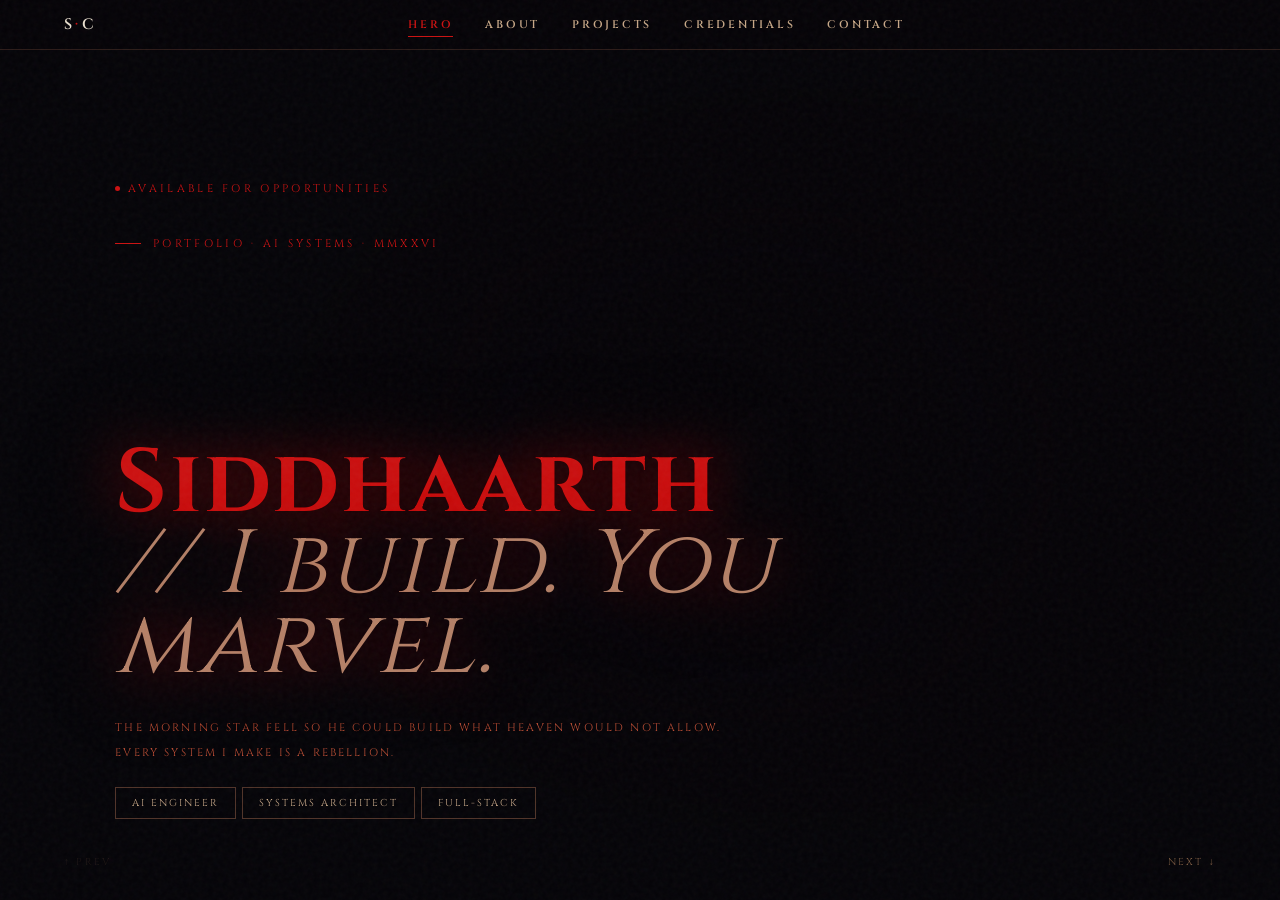
==== commit b8a5b17c: "Update website" ====
--- a/index.html
+++ b/index.html
@@ -1,5 +1,5 @@
 <!DOCTYPE html>
-<html lang="en" data-mode="light">
+<html lang="en" data-mode="dark">
 <head>
 <script>
 if(/Android|iPhone|iPad|iPod|BlackBerry|IEMobile|Opera Mini/i.test(navigator.userAgent)
@@ -59,7 +59,7 @@
     <div class="slb">Portfolio · AI Systems · MMXXVI</div>
     <div class="hname">
       <span class="ln">Siddhaarth<br><em class="hem">Chandran.</em></span>
-      <span class="dn">LUCIFER<br><em class="hem">// I build. You marvel.</em></span>
+      <span class="dn">Siddhaarth<br><em class="hem">// I build. You marvel.</em></span>
     </div>
     <p class="htag">AI systems architect. I build operating systems that think, platforms that reason, and tools that actually ship.</p>
     <p class="hdktag">The morning star fell so he could build what heaven would not allow.<br>Every system I make is a rebellion.</p>
